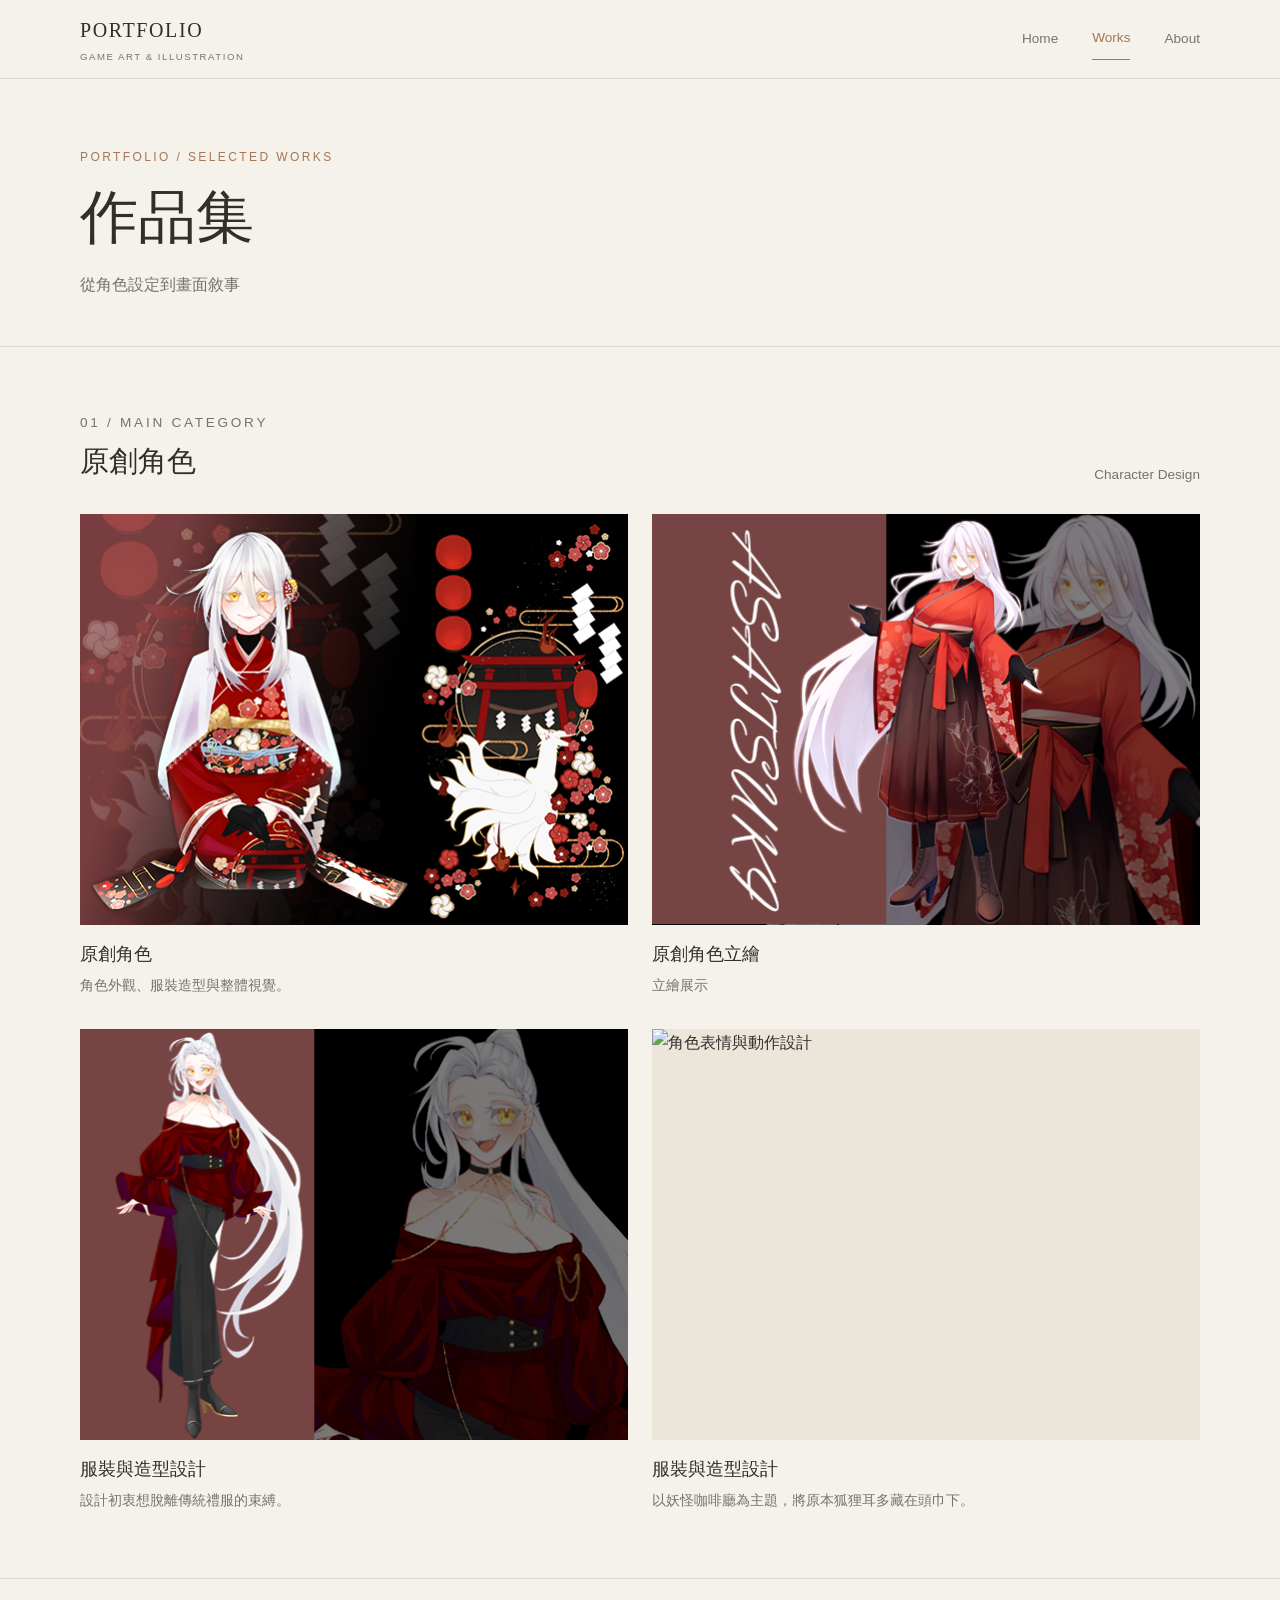
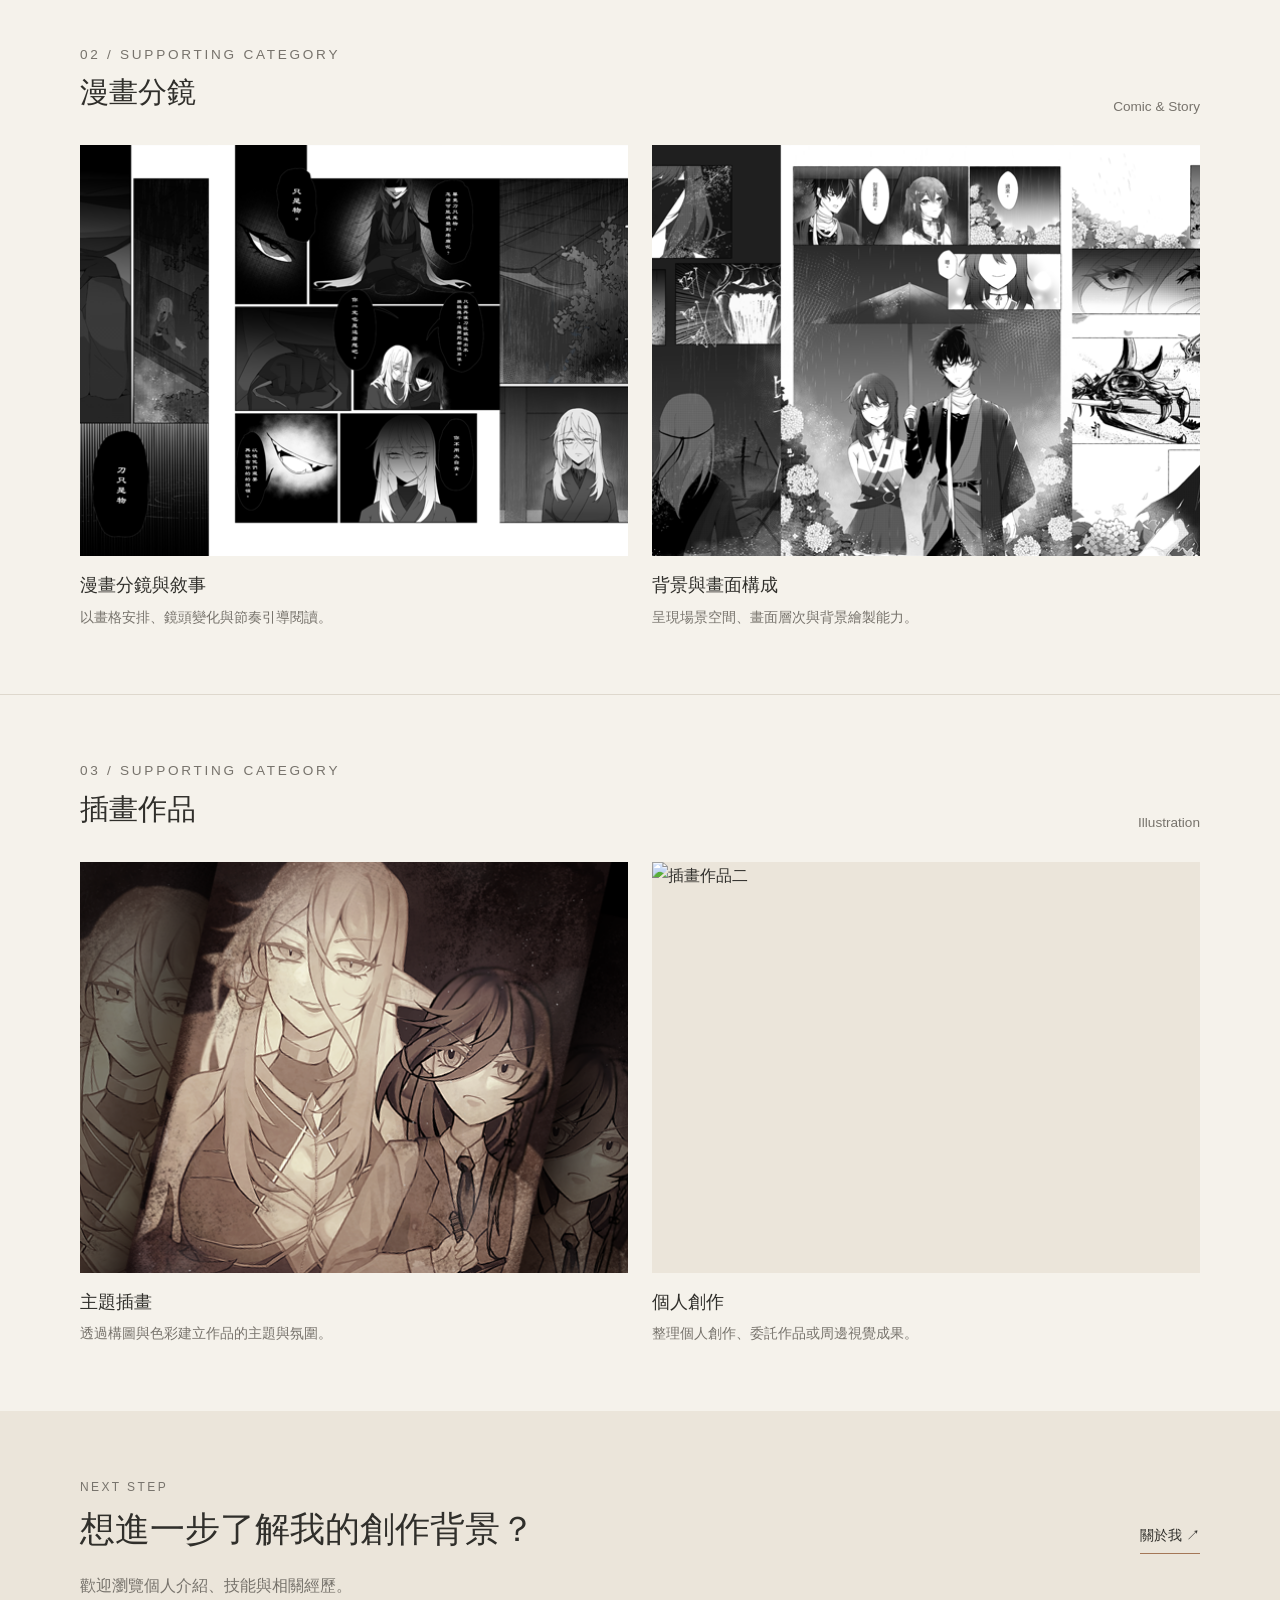
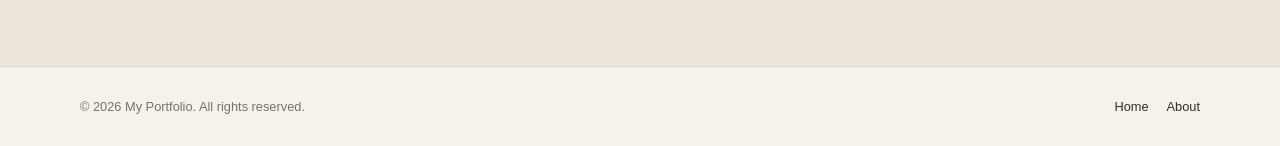
==== works.html @ 85c85d5a "1102-2" ====
<!DOCTYPE html>
<html lang="zh-Hant">
<head>
  <meta charset="UTF-8">
  <meta name="viewport" content="width=device-width, initial-scale=1.0">
  <meta name="description" content="角色設計、漫畫分鏡與插畫作品展示。">
  <title>Works | Game Art Portfolio</title>
  <link rel="stylesheet" href="style.css">
</head>
<body>

<header class="site-header">
  <nav class="nav container" aria-label="主要導覽">
    <a class="logo" href="index.html">
      PORTFOLIO
      <small>GAME ART & ILLUSTRATION</small>
    </a>
    <div class="nav-links">
      <a href="index.html">Home</a>
      <a class="active" href="works.html">Works</a>
      <a href="about.html">About</a>
    </div>
  </nav>
</header>

<main>
  <section class="page-intro">
    <div class="container">
      <p class="eyebrow">Portfolio / Selected Works</p>
      <h1>作品集</h1>
      <p class="description">
        從角色設定到畫面敘事
      </p>
    </div>
  </section>

  <!-- 主要分類：角色設計 -->
  <section class="work-section" id="character">
    <div class="container">
      <div class="work-section-heading">
        <div>
          <p class="eyebrow">01 / Main Category</p>
          <h2>原創角色</h2>
        </div>
        <p>Character Design</p>
      </div>

      <div class="work-grid">
        <article class="work-card">
          <div class="work-image">
            <img src="img/ab-05.png" alt="原創角色設計作品一">
          </div>
          <h3>原創角色</h3>
          <p>角色外觀、服裝造型與整體視覺。</p>
        </article>

        <article class="work-card">
          <div class="work-image">
            <img src="img/wo01-02.png" alt="原創角色設計作品二">
          </div>
          <h3>原創角色立繪</h3>
          <p>立繪展示</p>
        </article>

        <article class="work-card">
          <div class="work-image">
            <img src="img/wo01-03.png" alt="角色服裝與造型設計">
          </div>
          <h3>服裝與造型設計</h3>
          <p>設計初衷想脫離傳統禮服的束縛。</p>
        </article>

        <article class="work-card">
          <div class="work-image">
            <img src="img/wo01-04.png" alt="角色表情與動作設計">
          </div>
          <h3>服裝與造型設計</h3>
          <p>以妖怪咖啡廳為主題，將原本狐狸耳多藏在頭巾下。</p>
        </article>
      </div>
    </div>
  </section>

  <!-- 次要分類：漫畫分鏡 -->
  <section class="work-section" id="comic">
    <div class="container">
      <div class="work-section-heading">
        <div>
          <p class="eyebrow">02 / Supporting Category</p>
          <h2>漫畫分鏡</h2>
        </div>
        <p>Comic & Story</p>
      </div>

      <div class="work-grid">
        <article class="work-card">
          <div class="work-image">
            <img src="img/wo02-01.png" alt="漫畫分鏡作品一">
          </div>
          <h3>漫畫分鏡與敘事</h3>
          <p>以畫格安排、鏡頭變化與節奏引導閱讀。</p>
        </article>

        <article class="work-card">
          <div class="work-image">
            <img src="img/wo02-02.png" alt="漫畫背景與畫面構成作品">
          </div>
          <h3>背景與畫面構成</h3>
          <p>呈現場景空間、畫面層次與背景繪製能力。</p>
        </article>
      </div>
    </div>
  </section>

  <!-- 次要分類：插畫 -->
  <section class="work-section" id="illustration">
    <div class="container">
      <div class="work-section-heading">
        <div>
          <p class="eyebrow">03 / Supporting Category</p>
          <h2>插畫作品</h2>
        </div>
        <p>Illustration</p>
      </div>

      <div class="work-grid">
        <article class="work-card">
          <div class="work-image">
            <img src="img/wo3-01.png" alt="插畫作品一">
          </div>
          <h3>主題插畫</h3>
          <p>透過構圖與色彩建立作品的主題與氛圍。</p>
        </article>

        <article class="work-card">
          <div class="work-image">
            <img src="img/wo3-02.PNG" alt="插畫作品二">
          </div>
          <h3>個人創作</h3>
          <p>整理個人創作、委託作品或周邊視覺成果。</p>
        </article>
      </div>
    </div>
  </section>

  <section class="intro-band">
    <div class="container intro-band-inner">
      <div>
        <p class="eyebrow">Next Step</p>
        <h2>想進一步了解我的創作背景？</h2>
        <p>歡迎瀏覽個人介紹、技能與相關經歷。</p>
      </div>
      <a class="text-link" href="about.html">關於我 ↗</a>
    </div>
  </section>
</main>

<footer class="site-footer">
  <div class="container footer-inner">
    <p>© 2026 My Portfolio. All rights reserved.</p>
    <div class="footer-links">
      <a href="index.html">Home</a>
      <a href="about.html">About</a>
    </div>
  </div>
</footer>

</body>
</html>
---- style.css ----
/* =========================
   Game Art Portfolio
   Japanese Minimal Style
   ========================= */

:root {
  --paper: #f5f2eb;
  --white: #fffdf8;
  --ink: #302f2b;
  --muted: #77736c;
  --accent: #a47757;
  --line: #ded8cd;
  --soft: #ebe5da;
  --serif: "Noto Serif TC", "Yu Mincho", serif;
  --sans: "Noto Sans TC", "Yu Gothic", sans-serif;
}

* {
  box-sizing: border-box;
}

html {
  scroll-behavior: smooth;
  scroll-padding-top: 100px;
}

body {
  margin: 0;
  background: var(--paper);
  color: var(--ink);
  font-family: var(--sans);
  line-height: 1.8;
}

img {
  display: block;
  width: 100%;
  height: auto;
}

a {
  color: inherit;
  text-decoration: none;
}

button,
a {
  -webkit-tap-highlight-color: transparent;
}

button:focus-visible,
a:focus-visible {
  outline: 2px solid var(--accent);
  outline-offset: 4px;
}

.container {
  width: min(1120px, 88%);
  margin-inline: auto;
}

.eyebrow {
  margin: 0 0 12px;
  color: var(--accent);
  font-size: 0.75rem;
  letter-spacing: 0.2em;
  text-transform: uppercase;
}

.section {
  padding: 88px 0;
}

.section-heading {
  margin-bottom: 34px;
}

.section-heading h2 {
  margin: 0;
  font-family: var(--serif);
  font-size: clamp(1.8rem, 4vw, 2.6rem);
  font-weight: 500;
  line-height: 1.4;
}

.section-heading p:last-child {
  color: var(--muted);
  font-size: 0.9rem;
}

.text-link {
  display: inline-flex;
  align-items: center;
  gap: 10px;
  padding-bottom: 4px;
  border-bottom: 1px solid var(--accent);
  color: var(--ink);
  font-size: 0.88rem;
  transition: color 0.2s ease;
}

.text-link:hover {
  color: var(--accent);
}

/* Navigation */

.site-header {
  position: sticky;
  top: 0;
  z-index: 20;
  background: rgba(245, 242, 235, 0.95);
  border-bottom: 1px solid var(--line);
  backdrop-filter: blur(12px);
}

.nav {
  min-height: 78px;
  display: flex;
  align-items: center;
  justify-content: space-between;
  gap: 24px;
}

.logo {
  font-family: var(--serif);
  font-size: 1.25rem;
  letter-spacing: 0.08em;
  white-space: nowrap;
}

.logo small {
  display: block;
  color: var(--muted);
  font-family: var(--sans);
  font-size: 0.6rem;
  letter-spacing: 0.16em;
}

.nav-links {
  display: flex;
  align-items: center;
  gap: clamp(16px, 3vw, 34px);
}

.nav-links a {
  padding: 8px 0;
  color: var(--muted);
  font-size: 0.85rem;
  transition: color 0.2s ease;
}

.nav-links a:hover,
.nav-links a.active {
  color: var(--accent);
}

.nav-links a.active {
  border-bottom: 1px solid var(--accent);
}

/* Hero carousel */

.hero {
  padding: 42px 0 72px;
}

.hero-grid {
  display: grid;
  grid-template-columns: 0.8fr 1.2fr;
  align-items: center;
  gap: 48px;
}

.hero-copy {
  padding: 20px 0;
}

.hero-copy h1 {
  margin: 0 0 22px;
  font-family: var(--serif);
  font-size: clamp(2.4rem, 5vw, 4.6rem);
  font-weight: 500;
  line-height: 1.3;
  letter-spacing: 0.03em;
}

.hero-copy h1 span {
  display: block;
  color: var(--accent);
}

.hero-copy .intro {
  max-width: 430px;
  margin: 0 0 28px;
  color: var(--muted);
  font-size: 0.95rem;
}

.hero-copy .text-link {
  margin-right: 20px;
  margin-bottom: 10px;
}

.carousel {
  position: relative;
  overflow: hidden;
  aspect-ratio: 4 / 3;
  background: var(--soft);
}

.carousel-track {
  display: flex;
  width: 300%;
  height: 100%;
  animation: hero-autoplay 21s infinite;
}

.carousel-slide {
  position: relative;
  width: 33.333333%;
  height: 100%;
  flex: 0 0 33.333333%;
  overflow: hidden;
}

.carousel-slide img {
  width: 100%;
  height: 100%;
  object-fit: cover;
}

.carousel-caption {
  position: absolute;
  right: 0;
  bottom: 0;
  left: 0;
  padding: 48px 22px 18px;
  color: white;
  background: linear-gradient(transparent, rgba(20, 18, 15, 0.68));
  font-size: 0.85rem;
}

.carousel:hover .carousel-track,
.carousel:focus-within .carousel-track {
  animation-play-state: paused;
}

@keyframes hero-autoplay {
  0%, 28% {
    transform: translateX(0);
  }
  33.333%, 61.333% {
    transform: translateX(-33.333333%);
  }
  66.666%, 94.666% {
    transform: translateX(-66.666666%);
  }
  100% {
    transform: translateX(0);
  }
}

/* Featured categories */

.category-grid {
  display: grid;
  grid-template-columns: repeat(3, minmax(0, 1fr));
  gap: 24px;
}

.category-card {
  display: block;
  min-width: 0;
}

.category-image {
  overflow: hidden;
  aspect-ratio: 4 / 5;
  background: var(--soft);
}

.category-image img {
  width: 100%;
  height: 100%;
  object-fit: cover;
  transition: transform 0.5s ease;
}

.category-card:hover .category-image img {
  transform: scale(1.04);
}

.category-card h3 {
  margin: 16px 0 4px;
  font-family: var(--serif);
  font-size: 1.25rem;
  font-weight: 500;
}

.category-card p {
  margin: 0;
  color: var(--muted);
  font-size: 0.85rem;
}

/* Intro band */

.intro-band {
  padding: 66px 0;
  background: var(--soft);
}

.intro-band-inner {
  display: flex;
  align-items: center;
  justify-content: space-between;
  gap: 32px;
}

.intro-band h2 {
  margin: 0 0 10px;
  font-family: var(--serif);
  font-size: clamp(1.5rem, 3vw, 2.2rem);
  font-weight: 500;
}

.intro-band p {
  max-width: 650px;
  margin: 0;
  color: var(--muted);
}

/* Page title */

.page-intro {
  padding: 68px 0 46px;
  border-bottom: 1px solid var(--line);
}

.page-intro h1 {
  margin: 0;
  font-family: var(--serif);
  font-size: clamp(2.2rem, 5vw, 3.6rem);
  font-weight: 500;
  line-height: 1.3;
}

.page-intro .description {
  max-width: 650px;
  margin: 16px 0 0;
  color: var(--muted);
}

/* Works */

.work-section {
  padding: 64px 0;
}

.work-section + .work-section {
  border-top: 1px solid var(--line);
}

.work-section-heading {
  display: flex;
  align-items: end;
  justify-content: space-between;
  gap: 20px;
  margin-bottom: 26px;
}

.work-section-heading h2 {
  margin: 0;
  font-family: var(--serif);
  font-size: 1.8rem;
  font-weight: 500;
}

.work-section-heading p {
  margin: 0;
  color: var(--muted);
  font-size: 0.85rem;
}

.work-grid {
  display: grid;
  grid-template-columns: repeat(2, minmax(0, 1fr));
  gap: 30px 24px;
}

.work-card {
  min-width: 0;
}

.work-image {
  overflow: hidden;
  aspect-ratio: 4 / 3;
  background: var(--soft);
}

.work-image img {
  width: 100%;
  height: 100%;
  object-fit: cover;
  transition: transform 0.4s ease;
}

.work-card:hover .work-image img {
  transform: scale(1.025);
}

.work-card h3 {
  margin: 14px 0 4px;
  font-family: var(--serif);
  font-size: 1.1rem;
  font-weight: 500;
}

.work-card p {
  margin: 0;
  color: var(--muted);
  font-size: 0.85rem;
}

/* About */

.about-grid {
  display: grid;
  grid-template-columns: 0.8fr 1.2fr;
  align-items: start;
  gap: 60px;
}

.profile-image {
  overflow: hidden;
  aspect-ratio: 4 / 5;
  background: var(--soft);
}

.profile-image img {
  width: 100%;
  height: 100%;
  object-fit: cover;
}

.about-copy h2 {
  margin: 0 0 18px;
  font-family: var(--serif);
  font-size: 1.8rem;
  font-weight: 500;
}

.about-copy p {
  color: var(--muted);
}

.info-section {
  padding: 34px 0;
  border-top: 1px solid var(--line);
}

.info-section h3 {
  margin: 0 0 18px;
  font-family: var(--serif);
  font-size: 1.3rem;
  font-weight: 500;
}

.info-list {
  display: grid;
  grid-template-columns: 140px 1fr;
  gap: 12px 20px;
  margin: 0;
}

.info-list dt {
  color: var(--muted);
  font-size: 0.9rem;
}

.info-list dd {
  margin: 0;
  overflow-wrap: anywhere;
}

.skill-tags {
  display: flex;
  flex-wrap: wrap;
  gap: 10px;
}

.skill-tags span {
  padding: 6px 14px;
  border: 1px solid var(--line);
  border-radius: 999px;
  font-size: 0.85rem;
}

/* Footer */

.site-footer {
  padding: 28px 0;
  border-top: 1px solid var(--line);
}

.footer-inner {
  display: flex;
  align-items: center;
  justify-content: space-between;
  gap: 20px;
}

.site-footer p {
  margin: 0;
  color: var(--muted);
  font-size: 0.8rem;
}

.footer-links {
  display: flex;
  gap: 18px;
  font-size: 0.8rem;
}

/* Responsive */

@media (max-width: 760px) {
  .container {
    width: 90%;
  }

  .nav {
    min-height: 70px;
    align-items: flex-start;
    flex-direction: column;
    justify-content: center;
    gap: 4px;
    padding: 12px 0;
  }

  .nav-links {
    width: 100%;
    gap: 22px;
  }

  .nav-links a {
    font-size: 0.8rem;
  }

  .hero {
    padding-top: 28px;
  }

  .hero-grid,
  .about-grid {
    grid-template-columns: 1fr;
    gap: 28px;
  }

  .hero-copy {
    padding: 0;
  }

  .hero-copy h1 {
    font-size: clamp(2.3rem, 10vw, 3.4rem);
  }

  .category-grid {
    grid-template-columns: 1fr;
    gap: 30px;
  }

  .category-image {
    aspect-ratio: 5 / 4;
  }

  .section {
    padding: 60px 0;
  }

  .intro-band-inner,
  .work-section-heading,
  .footer-inner {
    align-items: flex-start;
    flex-direction: column;
  }

  .work-grid {
    grid-template-columns: 1fr;
    gap: 28px;
  }

  .page-intro {
    padding: 48px 0 34px;
  }

  .work-section {
    padding: 46px 0;
  }

  .profile-image {
    max-width: 420px;
  }

  .info-list {
    grid-template-columns: 1fr;
    gap: 4px;
  }

  .info-list dd {
    margin-bottom: 12px;
  }
}

@media (prefers-reduced-motion: reduce) {
  html {
    scroll-behavior: auto;
  }

  *,
  *::before,
  *::after {
    animation-duration: 0.01ms !important;
    animation-iteration-count: 1 !important;
    transition-duration: 0.01ms !important;
  }
}

/* =========================
   Experience Links
   經歷入口卡片
   ========================= */

.experience-grid {
  display: grid;
  grid-template-columns: repeat(2, minmax(0, 1fr));
  gap: 24px;
}

.experience-card {
  display: flex;
  flex-direction: column;
  min-width: 0;
  padding: 18px;
  border: 1px solid var(--line);
  background: var(--white);
  transition: border-color 0.25s ease,
              transform 0.25s ease;
}

.experience-card:hover {
  border-color: var(--accent);
  transform: translateY(-3px);
}

.experience-card-image {
  overflow: hidden;
  aspect-ratio: 16 / 10;
  background: var(--soft);
}

.experience-card-image img {
  width: 100%;
  height: 100%;
  object-fit: cover;
  transition: transform 0.4s ease;
}

.experience-card:hover .experience-card-image img {
  transform: scale(1.035);
}

.experience-card .eyebrow {
  margin-top: 18px;
}

.experience-card h3 {
  margin: 0 0 8px;
  font-family: var(--serif);
  font-size: 1.25rem;
  font-weight: 500;
}

.experience-card p:not(.eyebrow) {
  margin: 0 0 18px;
  color: var(--muted);
  font-size: 0.88rem;
}

.experience-card .text-link {
  align-self: flex-start;
  margin-top: auto;
}

/* 經歷內頁：照片與創作展示 */

.experience-detail {
  padding: 56px 0;
}

.experience-detail + .experience-detail {
  border-top: 1px solid var(--line);
}

.experience-detail h2 {
  margin: 0 0 12px;
  font-family: var(--serif);
  font-size: 1.8rem;
  font-weight: 500;
}

.experience-detail .detail-description {
  max-width: 760px;
  margin: 0 0 28px;
  color: var(--muted);
}

.experience-photo-grid {
  display: grid;
  grid-template-columns: repeat(2, minmax(0, 1fr));
  gap: 18px;
}

.experience-photo {
  margin: 0;
  min-width: 0;
}

.experience-photo .photo-frame {
  overflow: hidden;
  aspect-ratio: 4 / 3;
  background: var(--soft);
}

.experience-photo img {
  width: 100%;
  height: 100%;
  object-fit: cover;
}

.experience-photo figcaption {
  padding-top: 10px;
  color: var(--muted);
  font-size: 0.82rem;
}

.experience-note {
  margin-top: 28px;
  padding: 22px;
  border-left: 2px solid var(--accent);
  background: var(--soft);
}

.experience-note h3 {
  margin: 0 0 8px;
  font-family: var(--serif);
  font-weight: 500;
}

.experience-note p {
  margin: 0;
  color: var(--muted);
  font-size: 0.9rem;
}

.breadcrumb {
  display: flex;
  flex-wrap: wrap;
  gap: 10px;
  margin-bottom: 24px;
  color: var(--muted);
  font-size: 0.82rem;
}

.breadcrumb a:hover {
  color: var(--accent);
}

@media (max-width: 760px) {
  .experience-grid,
  .experience-photo-grid {
    grid-template-columns: 1fr;
  }

  .experience-card {
    padding: 14px;
  }

  .experience-detail {
    padding: 42px 0;
  }
}
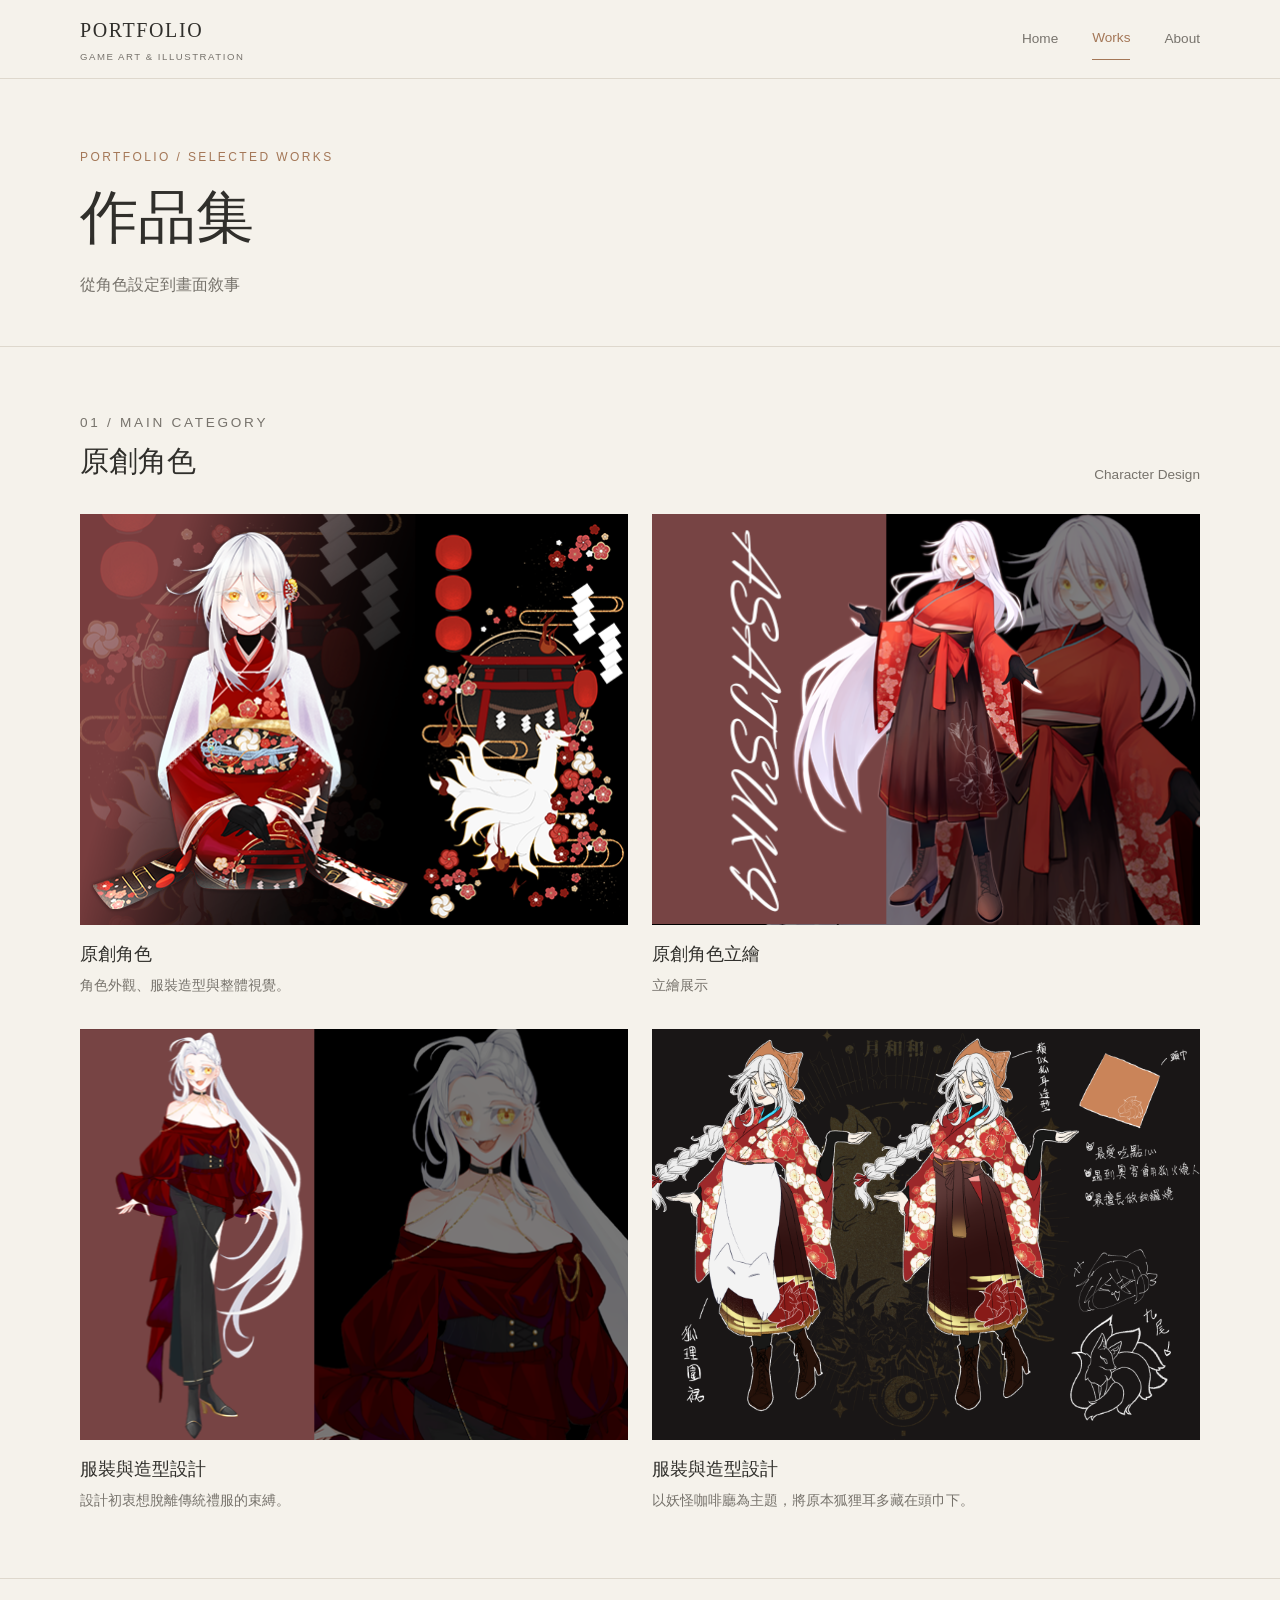
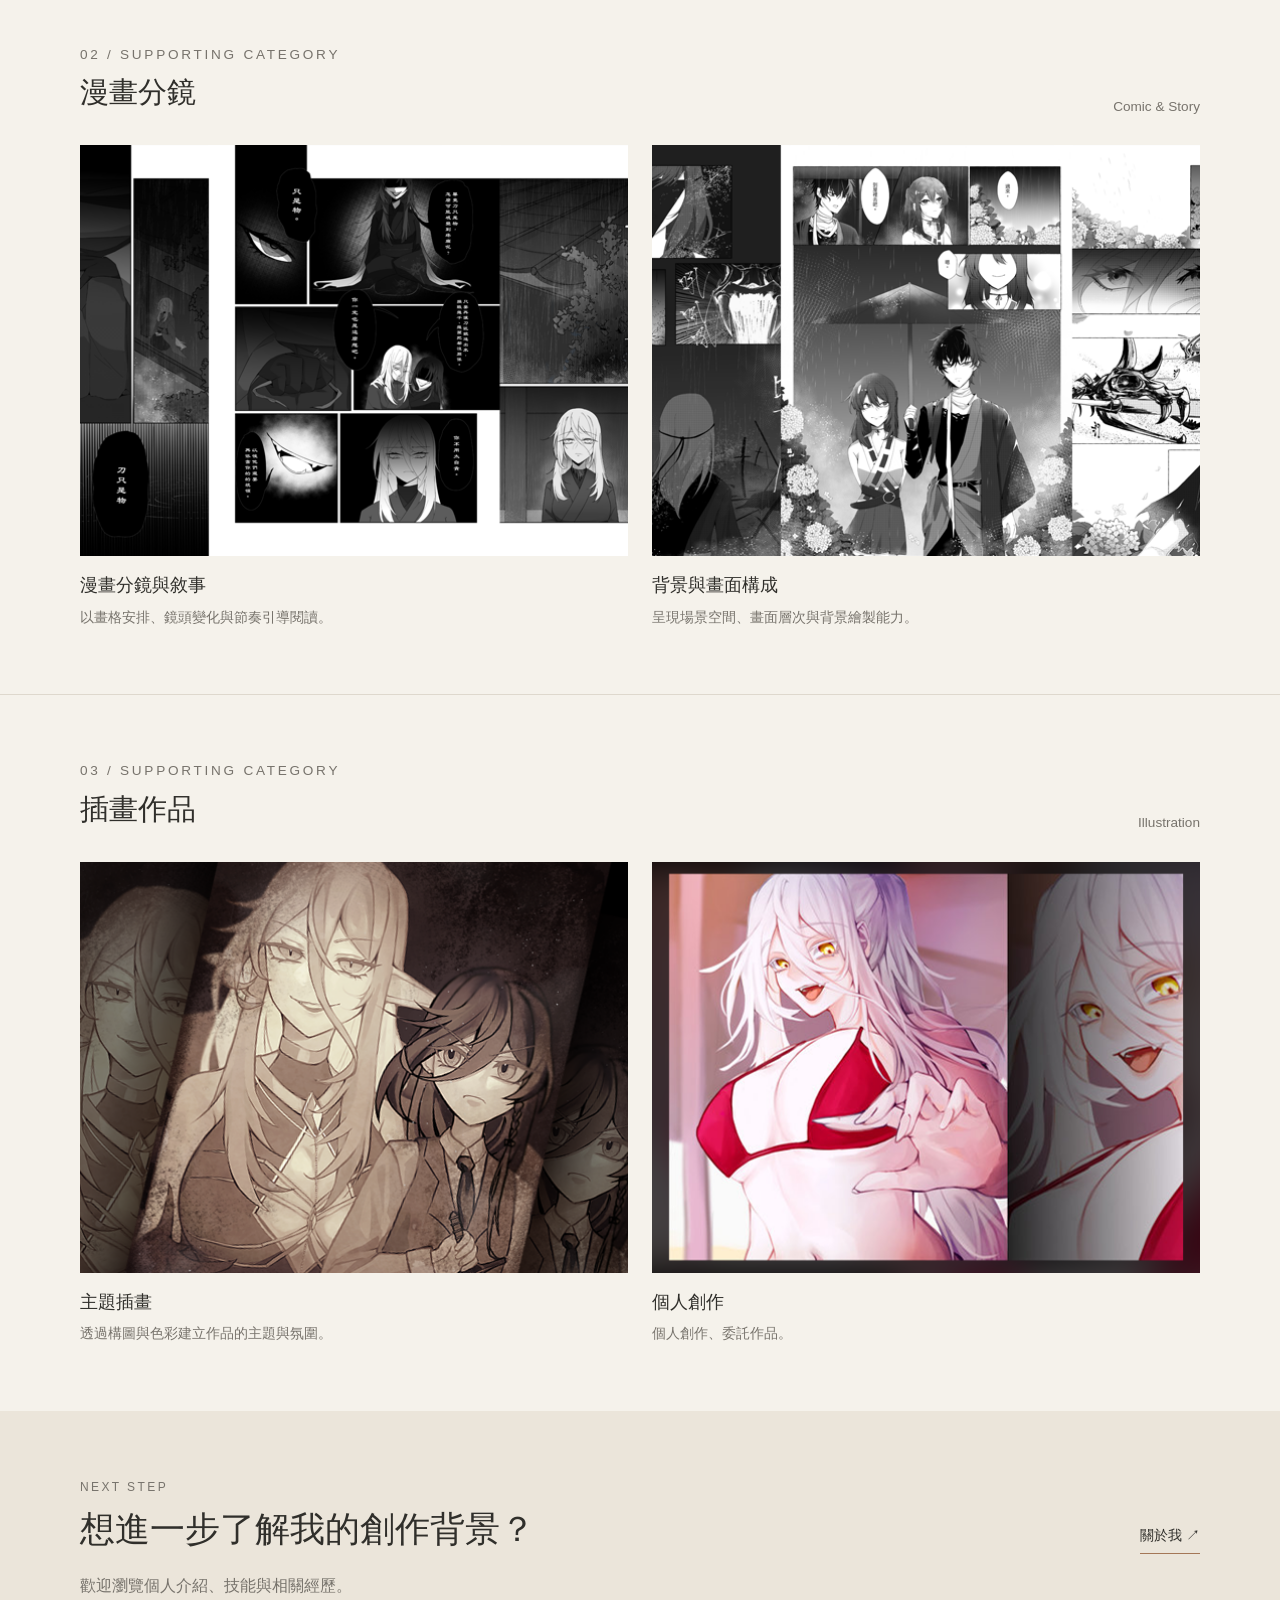
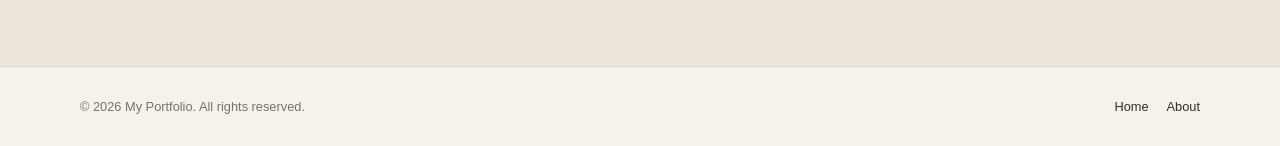
==== commit 3bd6daef: "Add files via upload" ====
--- a/works.html
+++ b/works.html
@@ -73,7 +73,7 @@
 
         <article class="work-card">
           <div class="work-image">
-            <img src="img/wo01-04.png" alt="角色表情與動作設計">
+            <img src="img/wo01-04.PNG" alt="角色表情與動作設計">
           </div>
           <h3>服裝與造型設計</h3>
           <p>以妖怪咖啡廳為主題，將原本狐狸耳多藏在頭巾下。</p>
@@ -135,10 +135,10 @@
 
         <article class="work-card">
           <div class="work-image">
-            <img src="img/wo3-02.PNG" alt="插畫作品二">
+            <img src="img/wo3-02.png" alt="插畫作品二">
           </div>
           <h3>個人創作</h3>
-          <p>整理個人創作、委託作品或周邊視覺成果。</p>
+          <p>個人創作、委託作品。</p>
         </article>
       </div>
     </div>
